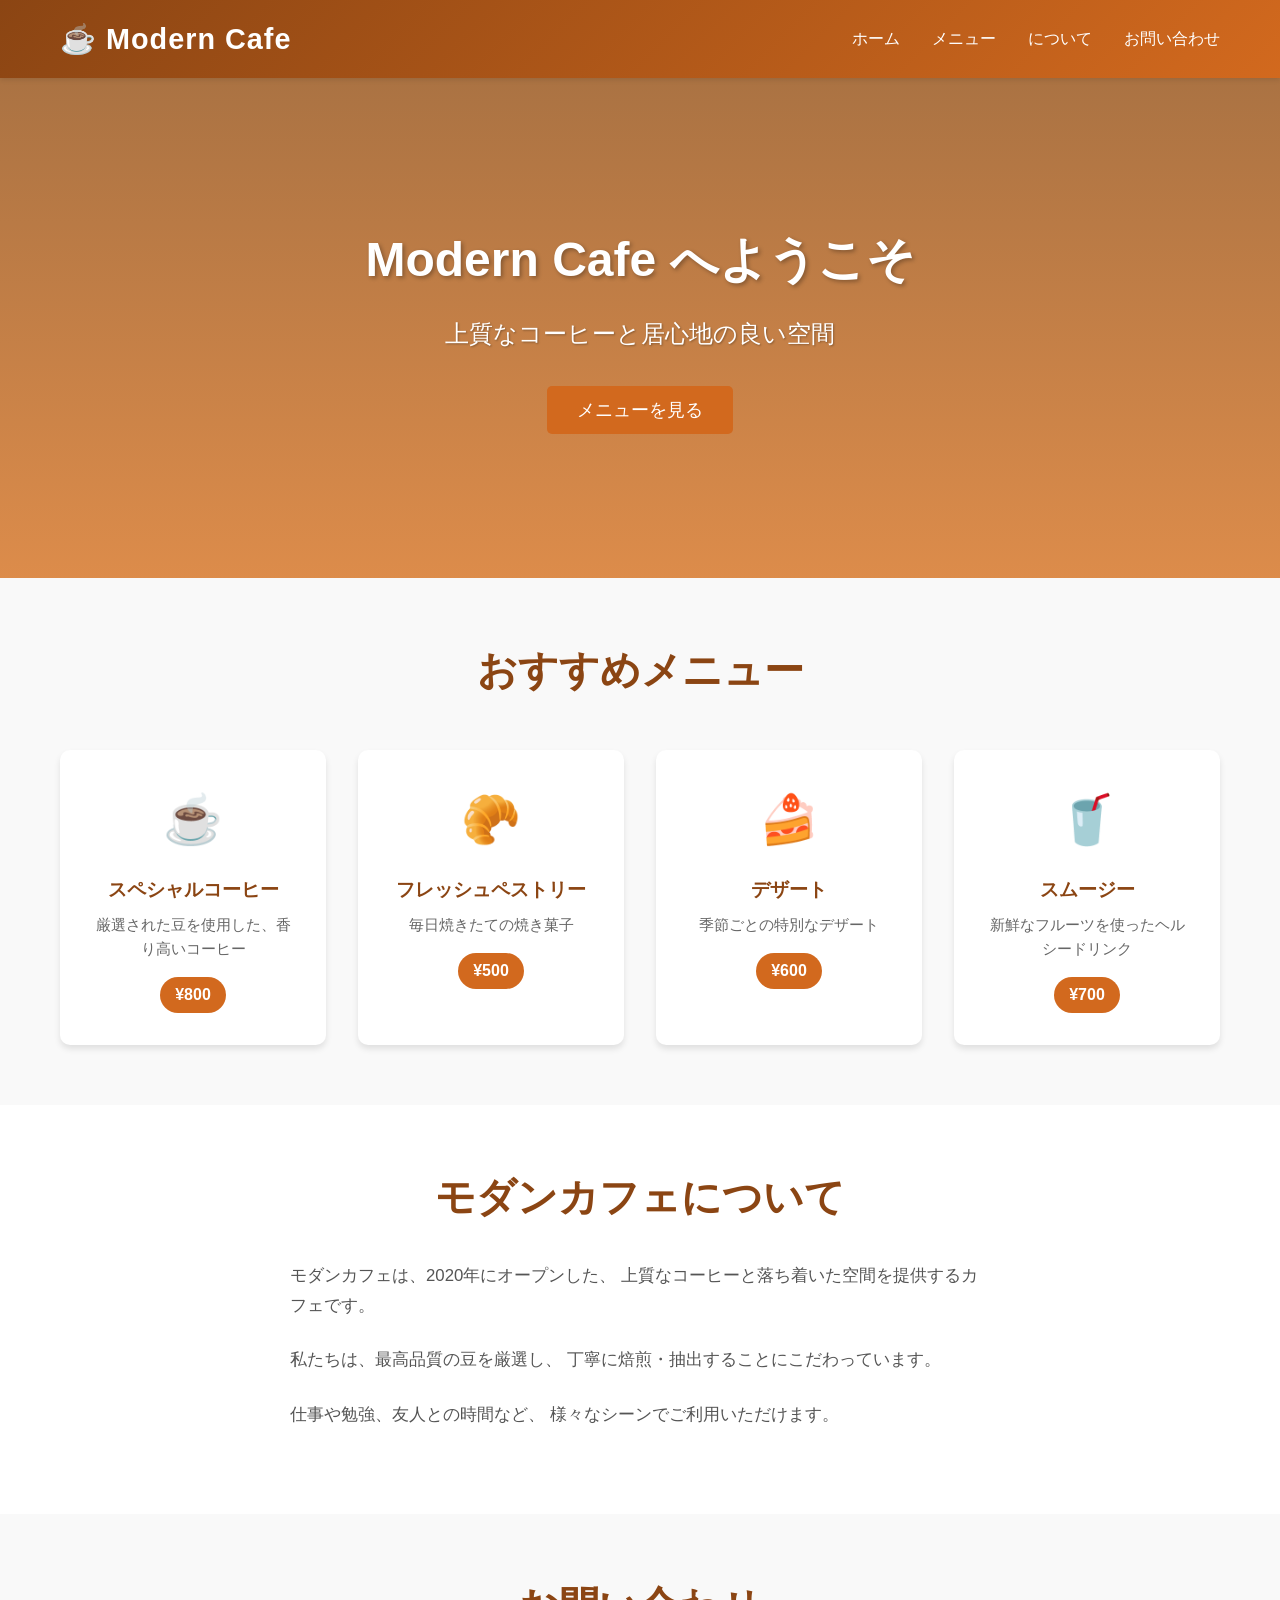
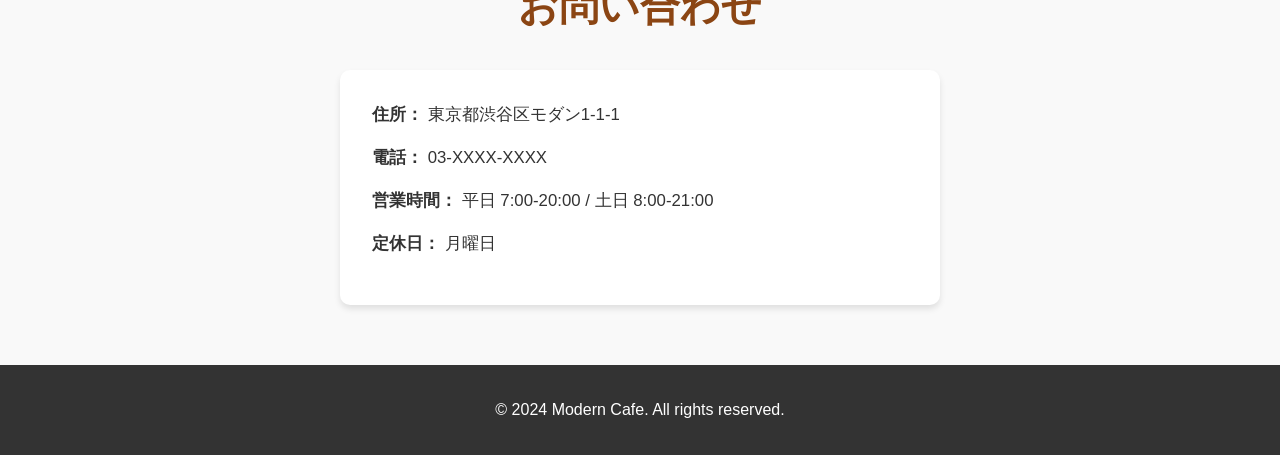
==== index.html @ f1f9fed4 "Initial commit: Modern Cafe website with HTML, CSS, and JavaScript" ====
<!DOCTYPE html>
<html lang="ja">
<head>
    <meta charset="UTF-8">
    <meta name="viewport" content="width=device-width, initial-scale=1.0">
    <title>モダンカフェ - Modern Cafe</title>
    <link rel="stylesheet" href="styles.css">
</head>
<body>
    <!-- ナビゲーションバー -->
    <nav class="navbar">
        <div class="container">
            <div class="logo">☕ Modern Cafe</div>
            <ul class="nav-links">
                <li><a href="#home">ホーム</a></li>
                <li><a href="#menu">メニュー</a></li>
                <li><a href="#about">について</a></li>
                <li><a href="#contact">お問い合わせ</a></li>
            </ul>
        </div>
    </nav>

    <!-- ヒーローセクション -->
    <section id="home" class="hero">
        <div class="hero-content">
            <h1>Modern Cafe へようこそ</h1>
            <p>上質なコーヒーと居心地の良い空間</p>
            <button class="cta-button">メニューを見る</button>
        </div>
    </section>

    <!-- メニューセクション -->
    <section id="menu" class="menu">
        <div class="container">
            <h2>おすすめメニュー</h2>
            <div class="menu-grid">
                <div class="menu-item">
                    <div class="menu-icon">☕</div>
                    <h3>スペシャルコーヒー</h3>
                    <p>厳選された豆を使用した、香り高いコーヒー</p>
                    <span class="price">¥800</span>
                </div>
                <div class="menu-item">
                    <div class="menu-icon">🥐</div>
                    <h3>フレッシュペストリー</h3>
                    <p>毎日焼きたての焼き菓子</p>
                    <span class="price">¥500</span>
                </div>
                <div class="menu-item">
                    <div class="menu-icon">🍰</div>
                    <h3>デザート</h3>
                    <p>季節ごとの特別なデザート</p>
                    <span class="price">¥600</span>
                </div>
                <div class="menu-item">
                    <div class="menu-icon">🥤</div>
                    <h3>スムージー</h3>
                    <p>新鮮なフルーツを使ったヘルシードリンク</p>
                    <span class="price">¥700</span>
                </div>
            </div>
        </div>
    </section>

    <!-- アバウトセクション -->
    <section id="about" class="about">
        <div class="container">
            <h2>モダンカフェについて</h2>
            <div class="about-content">
                <p>
                    モダンカフェは、2020年にオープンした、
                    上質なコーヒーと落ち着いた空間を提供するカフェです。
                </p>
                <p>
                    私たちは、最高品質の豆を厳選し、
                    丁寧に焙煎・抽出することにこだわっています。
                </p>
                <p>
                    仕事や勉強、友人との時間など、
                    様々なシーンでご利用いただけます。
                </p>
            </div>
        </div>
    </section>

    <!-- コンタクトセクション -->
    <section id="contact" class="contact">
        <div class="container">
            <h2>お問い合わせ</h2>
            <div class="contact-info">
                <p><strong>住所：</strong> 東京都渋谷区モダン1-1-1</p>
                <p><strong>電話：</strong> 03-XXXX-XXXX</p>
                <p><strong>営業時間：</strong> 平日 7:00-20:00 / 土日 8:00-21:00</p>
                <p><strong>定休日：</strong> 月曜日</p>
            </div>
        </div>
    </section>

    <!-- フッター -->
    <footer class="footer">
        <p>&copy; 2024 Modern Cafe. All rights reserved.</p>
    </footer>

    <script src="script.js"></script>
</body>
</html>
---- styles.css ----
/* リセットとベーススタイル */
* {
    margin: 0;
    padding: 0;
    box-sizing: border-box;
}

body {
    font-family: 'Segoe UI', Tahoma, Geneva, Verdana, sans-serif;
    line-height: 1.6;
    color: #333;
}

.container {
    max-width: 1200px;
    margin: 0 auto;
    padding: 0 20px;
}

/* ナビゲーションバー */
.navbar {
    background: linear-gradient(135deg, #8B4513 0%, #D2691E 100%);
    color: white;
    padding: 1rem 0;
    position: sticky;
    top: 0;
    z-index: 100;
    box-shadow: 0 2px 5px rgba(0, 0, 0, 0.1);
}

.navbar .container {
    display: flex;
    justify-content: space-between;
    align-items: center;
}

.logo {
    font-size: 1.8rem;
    font-weight: bold;
    letter-spacing: 1px;
}

.nav-links {
    display: flex;
    list-style: none;
    gap: 2rem;
}

.nav-links a {
    color: white;
    text-decoration: none;
    transition: opacity 0.3s;
}

.nav-links a:hover {
    opacity: 0.8;
}

/* ヒーローセクション */
.hero {
    background: linear-gradient(rgba(139, 69, 19, 0.7), rgba(210, 105, 30, 0.7)),
                url('data:image/svg+xml,<svg xmlns="http://www.w3.org/2000/svg" viewBox="0 0 1200 600"><rect fill="%23F5DEB3" width="1200" height="600"/></svg>');
    background-size: cover;
    background-position: center;
    height: 500px;
    display: flex;
    align-items: center;
    justify-content: center;
    text-align: center;
    color: white;
}

.hero-content h1 {
    font-size: 3rem;
    margin-bottom: 1rem;
    text-shadow: 2px 2px 4px rgba(0, 0, 0, 0.3);
}

.hero-content p {
    font-size: 1.5rem;
    margin-bottom: 2rem;
    text-shadow: 1px 1px 2px rgba(0, 0, 0, 0.3);
}

.cta-button {
    background: #D2691E;
    color: white;
    border: none;
    padding: 12px 30px;
    font-size: 1.1rem;
    border-radius: 5px;
    cursor: pointer;
    transition: background 0.3s;
}

.cta-button:hover {
    background: #8B4513;
}

/* メニューセクション */
.menu {
    padding: 60px 0;
    background: #f9f9f9;
}

.menu h2 {
    text-align: center;
    font-size: 2.5rem;
    margin-bottom: 3rem;
    color: #8B4513;
}

.menu-grid {
    display: grid;
    grid-template-columns: repeat(auto-fit, minmax(250px, 1fr));
    gap: 2rem;
}

.menu-item {
    background: white;
    padding: 2rem;
    border-radius: 10px;
    text-align: center;
    box-shadow: 0 4px 6px rgba(0, 0, 0, 0.1);
    transition: transform 0.3s, box-shadow 0.3s;
}

.menu-item:hover {
    transform: translateY(-5px);
    box-shadow: 0 6px 12px rgba(0, 0, 0, 0.15);
}

.menu-icon {
    font-size: 3rem;
    margin-bottom: 1rem;
}

.menu-item h3 {
    color: #8B4513;
    margin-bottom: 0.5rem;
}

.menu-item p {
    color: #666;
    margin-bottom: 1rem;
    font-size: 0.95rem;
}

.price {
    display: inline-block;
    background: #D2691E;
    color: white;
    padding: 5px 15px;
    border-radius: 20px;
    font-weight: bold;
}

/* アバウトセクション */
.about {
    padding: 60px 0;
    background: white;
}

.about h2 {
    text-align: center;
    font-size: 2.5rem;
    margin-bottom: 2rem;
    color: #8B4513;
}

.about-content {
    max-width: 700px;
    margin: 0 auto;
    line-height: 1.8;
}

.about-content p {
    margin-bottom: 1.5rem;
    color: #555;
    font-size: 1.05rem;
}

/* コンタクトセクション */
.contact {
    padding: 60px 0;
    background: #f9f9f9;
}

.contact h2 {
    text-align: center;
    font-size: 2.5rem;
    margin-bottom: 2rem;
    color: #8B4513;
}

.contact-info {
    max-width: 600px;
    margin: 0 auto;
    background: white;
    padding: 2rem;
    border-radius: 10px;
    box-shadow: 0 4px 6px rgba(0, 0, 0, 0.1);
}

.contact-info p {
    margin-bottom: 1rem;
    font-size: 1.05rem;
}

/* フッター */
.footer {
    background: #333;
    color: white;
    text-align: center;
    padding: 2rem 0;
}

/* レスポンシブデザイン */
@media (max-width: 768px) {
    .nav-links {
        gap: 1rem;
    }

    .hero-content h1 {
        font-size: 2rem;
    }

    .hero-content p {
        font-size: 1.1rem;
    }

    .menu h2,
    .about h2,
    .contact h2 {
        font-size: 2rem;
    }

    .menu-grid {
        grid-template-columns: 1fr;
    }
}
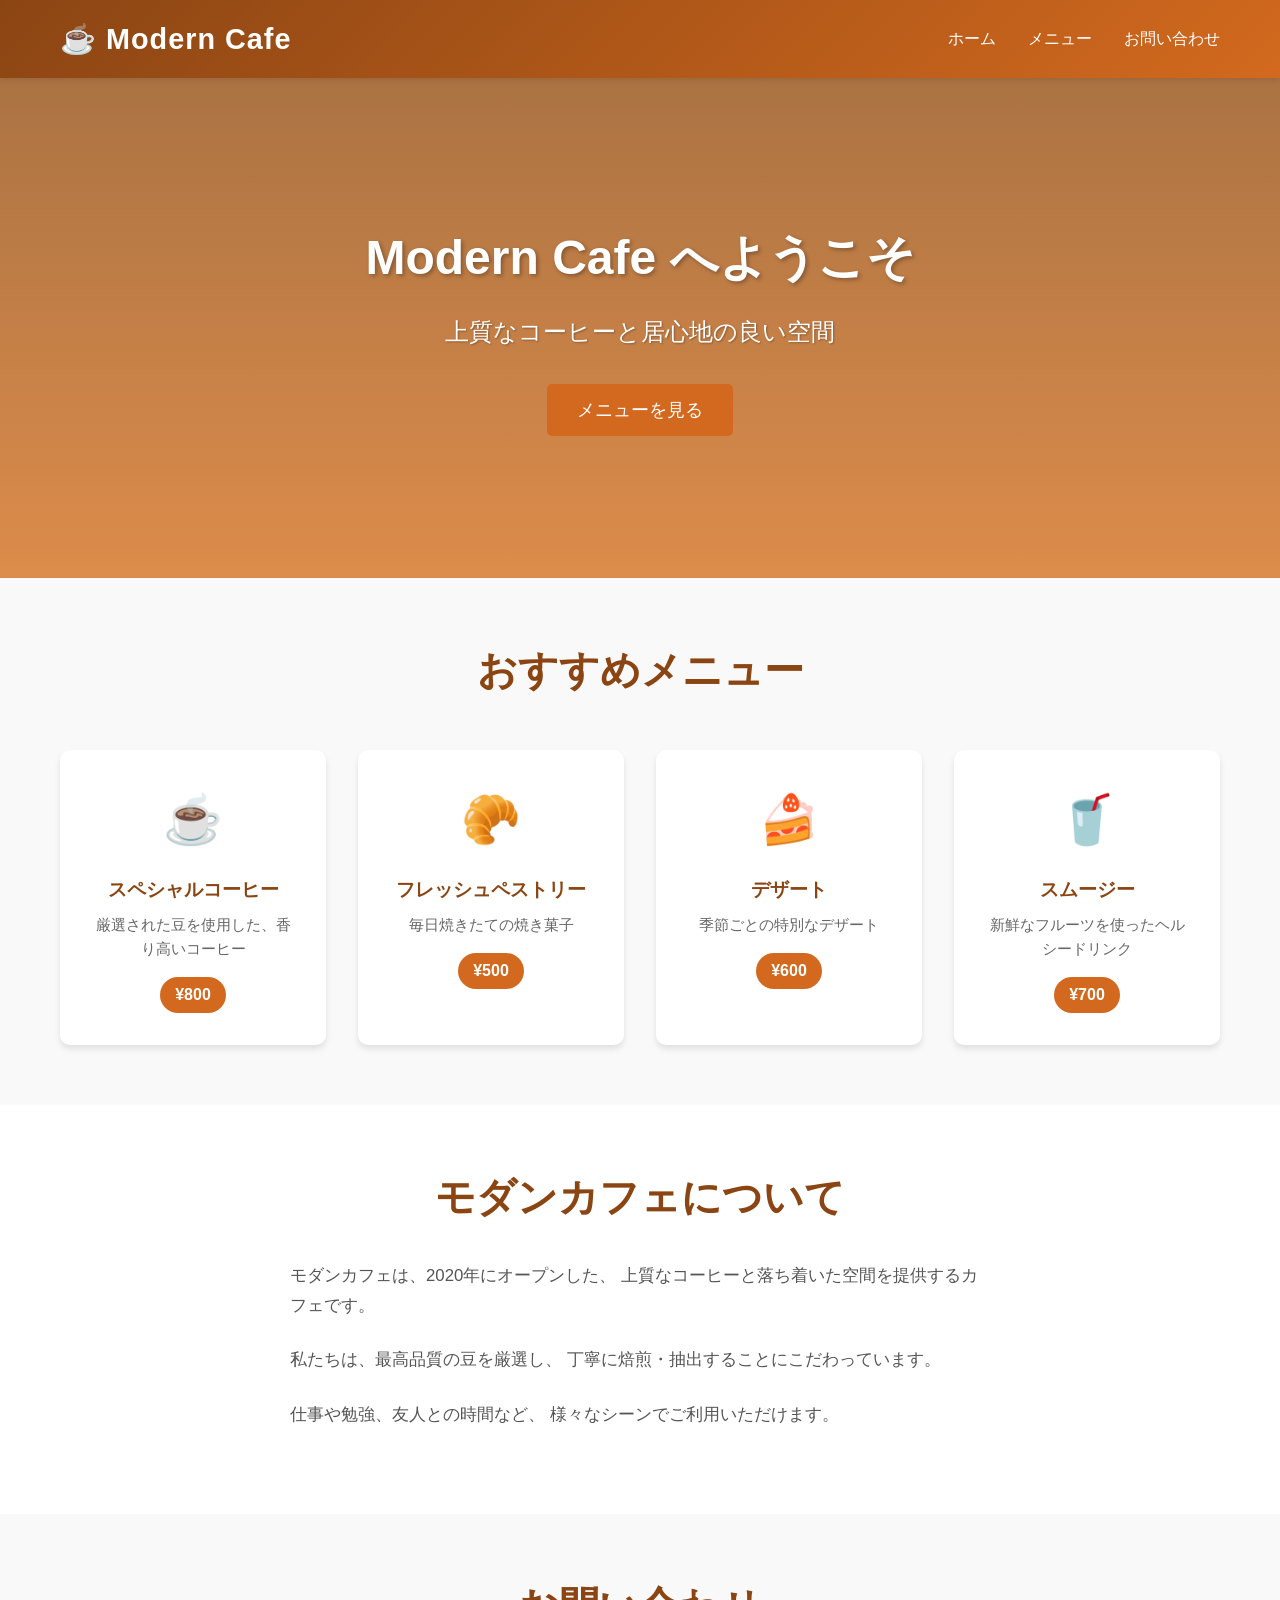
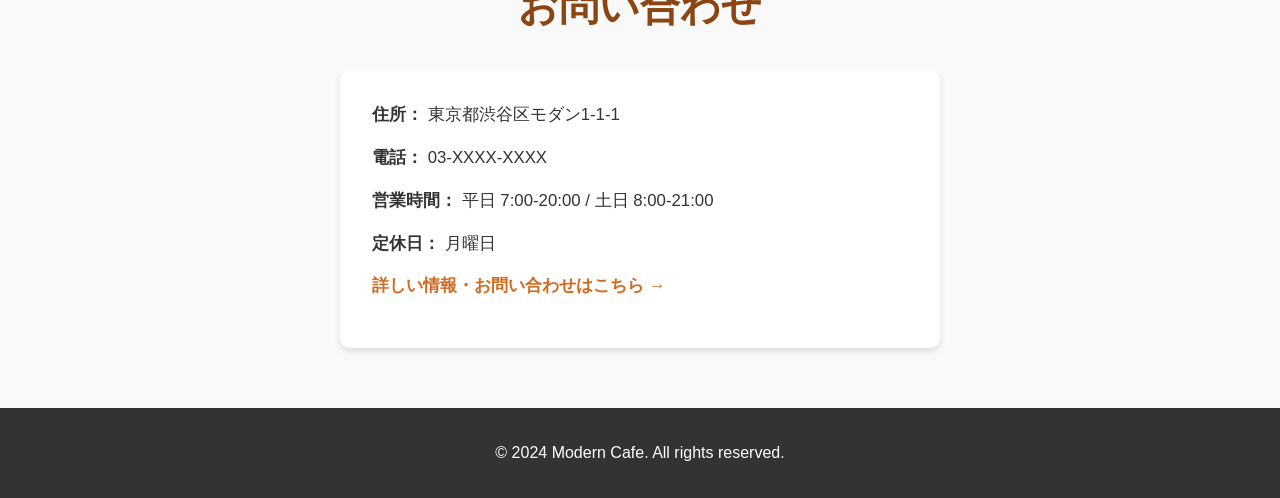
==== commit 55e9ce01: "Add menu and contact pages with navigation links" ====
--- a/index.html
+++ b/index.html
@@ -12,10 +12,9 @@
         <div class="container">
             <div class="logo">☕ Modern Cafe</div>
             <ul class="nav-links">
-                <li><a href="#home">ホーム</a></li>
-                <li><a href="#menu">メニュー</a></li>
-                <li><a href="#about">について</a></li>
-                <li><a href="#contact">お問い合わせ</a></li>
+                <li><a href="index.html">ホーム</a></li>
+                <li><a href="menu.html">メニュー</a></li>
+                <li><a href="contact.html">お問い合わせ</a></li>
             </ul>
         </div>
     </nav>
@@ -25,12 +24,12 @@
         <div class="hero-content">
             <h1>Modern Cafe へようこそ</h1>
             <p>上質なコーヒーと居心地の良い空間</p>
-            <button class="cta-button">メニューを見る</button>
+            <a href="menu.html" class="cta-button" style="display: inline-block; text-decoration: none; color: white;">メニューを見る</a>
         </div>
     </section>
 
     <!-- メニューセクション -->
-    <section id="menu" class="menu">
+    <section class="menu">
         <div class="container">
             <h2>おすすめメニュー</h2>
             <div class="menu-grid">
@@ -63,7 +62,7 @@
     </section>
 
     <!-- アバウトセクション -->
-    <section id="about" class="about">
+    <section class="about">
         <div class="container">
             <h2>モダンカフェについて</h2>
             <div class="about-content">
@@ -84,7 +83,7 @@
     </section>
 
     <!-- コンタクトセクション -->
-    <section id="contact" class="contact">
+    <section class="contact">
         <div class="container">
             <h2>お問い合わせ</h2>
             <div class="contact-info">
@@ -92,6 +91,7 @@
                 <p><strong>電話：</strong> 03-XXXX-XXXX</p>
                 <p><strong>営業時間：</strong> 平日 7:00-20:00 / 土日 8:00-21:00</p>
                 <p><strong>定休日：</strong> 月曜日</p>
+                <p style="margin-top: 1rem;"><a href="contact.html" style="color: #D2691E; text-decoration: none; font-weight: bold;">詳しい情報・お問い合わせはこちら →</a></p>
             </div>
         </div>
     </section>
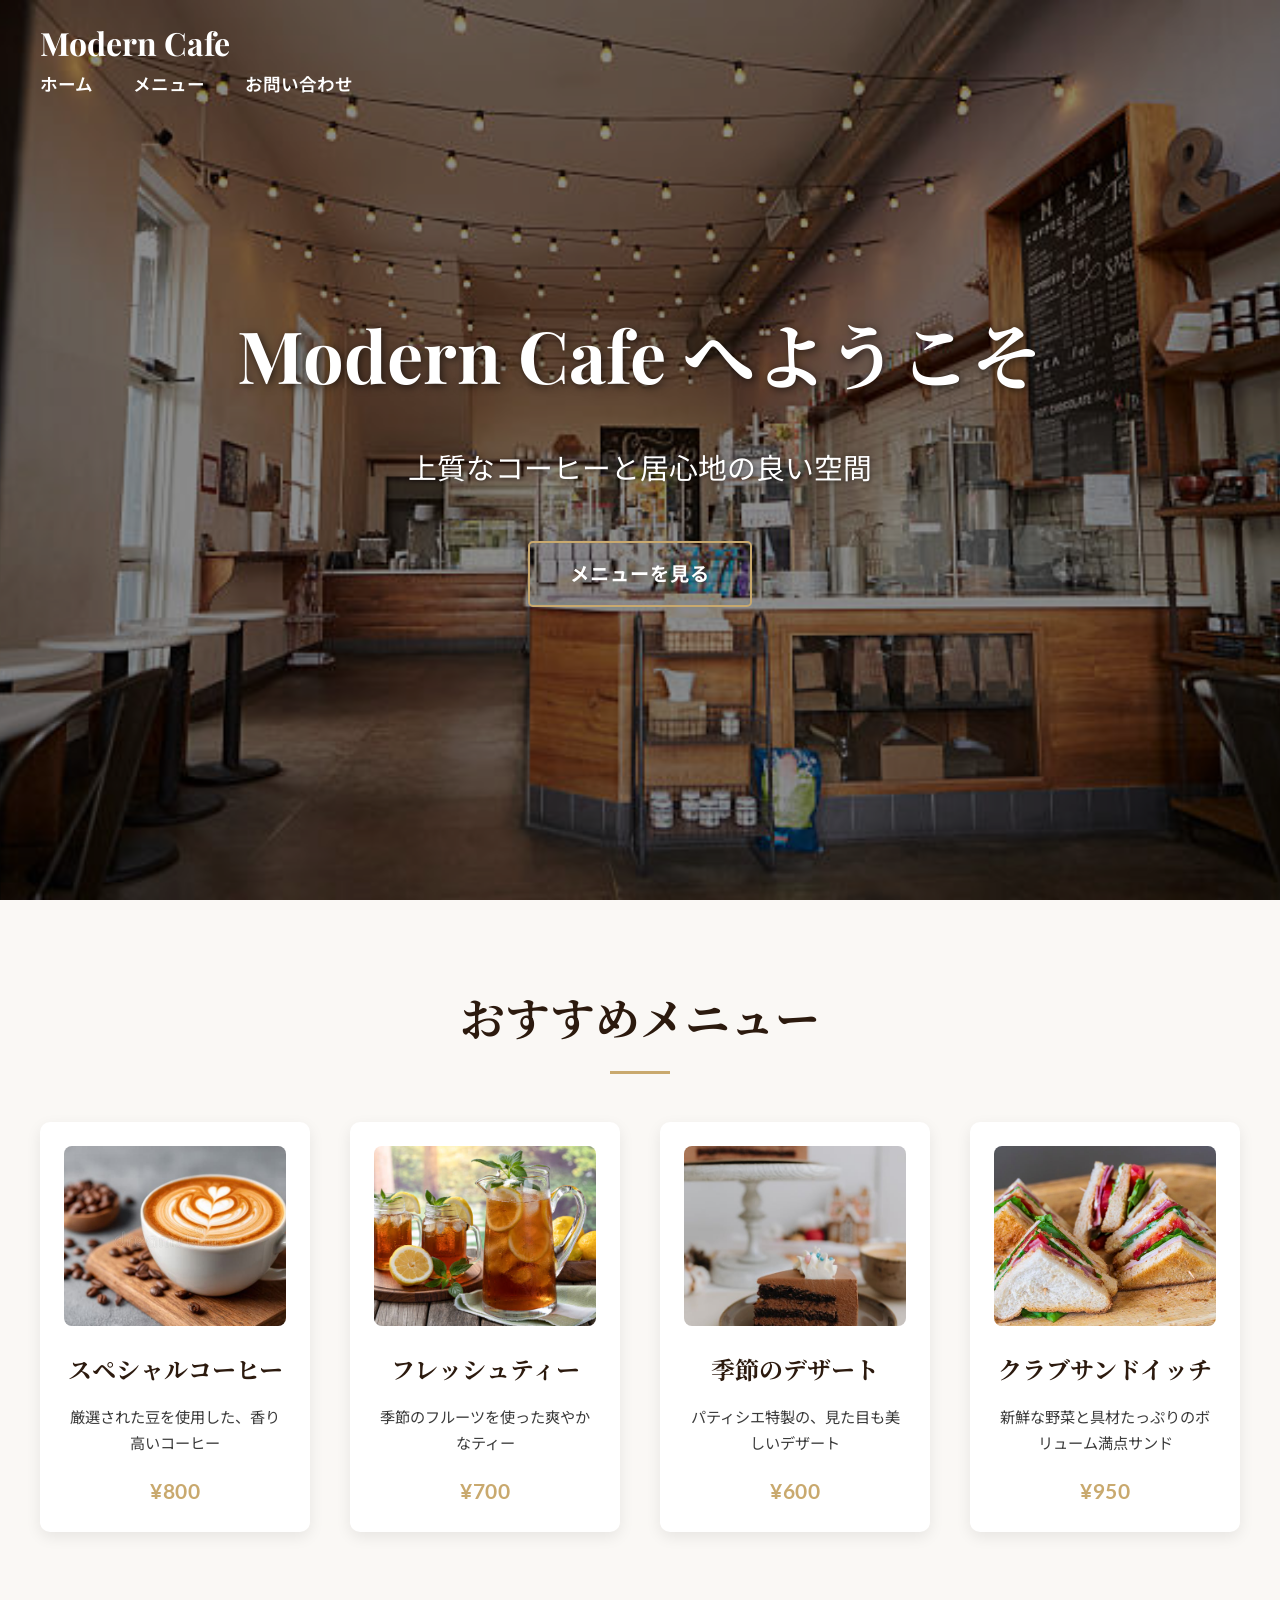
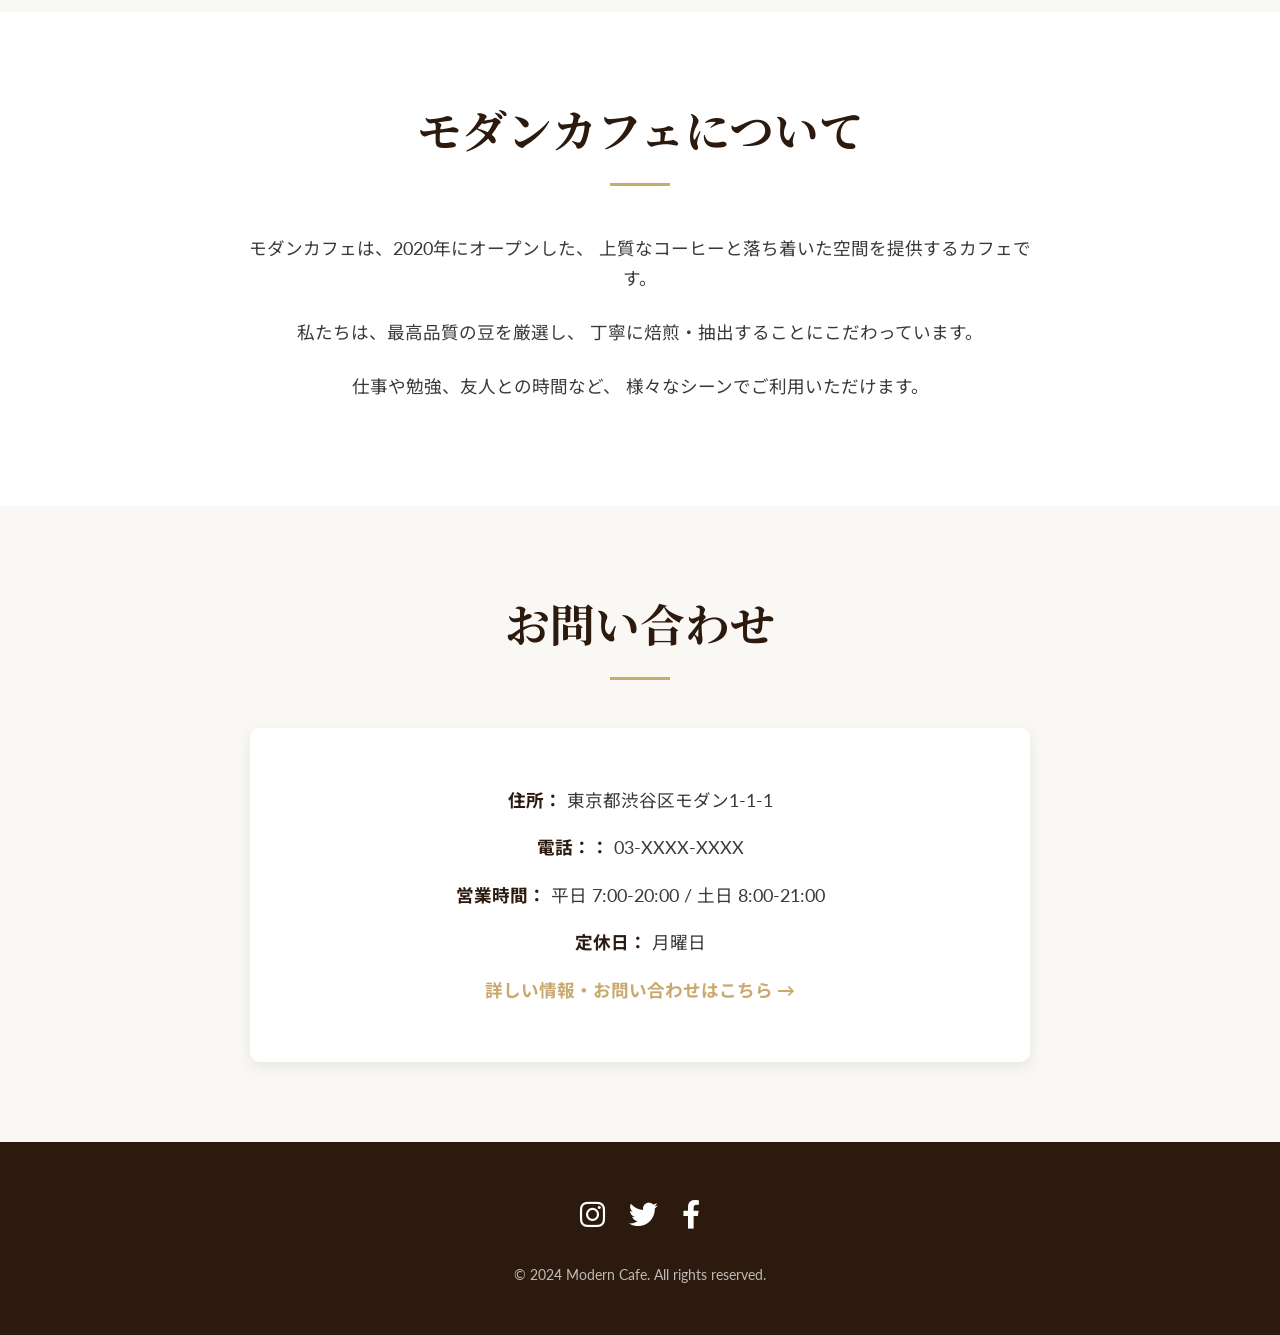
==== commit 9ec9dd2a: "Design overhaul: Professional cafe theme with Google Fonts, hero section, and responsive cards" ====
--- a/index.html
+++ b/index.html
@@ -5,64 +5,72 @@
     <meta name="viewport" content="width=device-width, initial-scale=1.0">
     <title>モダンカフェ - Modern Cafe</title>
     <link rel="stylesheet" href="styles.css">
+    <link rel="stylesheet" href="https://cdnjs.cloudflare.com/ajax/libs/font-awesome/6.0.0-beta3/css/all.min.css">
+    <link href="https://fonts.googleapis.com/css2?family=Playfair+Display:wght@400;700&family=Noto+Serif+JP:wght@400;700&family=Lato:wght@400;700&family=Noto+Sans+JP:wght@400;700&display=swap" rel="stylesheet">
 </head>
 <body>
     <!-- ナビゲーションバー -->
     <nav class="navbar">
         <div class="container">
-            <div class="logo">☕ Modern Cafe</div>
+            <div class="logo"><a href="index.html">Modern Cafe</a></div>
             <ul class="nav-links">
                 <li><a href="index.html">ホーム</a></li>
                 <li><a href="menu.html">メニュー</a></li>
                 <li><a href="contact.html">お問い合わせ</a></li>
             </ul>
+            <div class="hamburger-menu">
+                <span class="bar"></span>
+                <span class="bar"></span>
+                <span class="bar"></span>
+            </div>
         </div>
     </nav>
 
     <!-- ヒーローセクション -->
     <section id="home" class="hero">
+        <div class="hero-overlay"></div>
         <div class="hero-content">
             <h1>Modern Cafe へようこそ</h1>
             <p>上質なコーヒーと居心地の良い空間</p>
-            <a href="menu.html" class="cta-button" style="display: inline-block; text-decoration: none; color: white;">メニューを見る</a>
+            <a href="menu.html" class="cta-button">メニューを見る</a>
         </div>
     </section>
 
     <!-- メニューセクション -->
-    <section class="menu">
+    <section class="menu section-padding">
         <div class="container">
             <h2>おすすめメニュー</h2>
             <div class="menu-grid">
                 <div class="menu-item">
-                    <div class="menu-icon">☕</div>
+                    <img src="images/latte.jpg" alt="スペシャルコーヒー" class="menu-item-image">
                     <h3>スペシャルコーヒー</h3>
                     <p>厳選された豆を使用した、香り高いコーヒー</p>
                     <span class="price">¥800</span>
                 </div>
                 <div class="menu-item">
-                    <div class="menu-icon">🥐</div>
-                    <h3>フレッシュペストリー</h3>
-                    <p>毎日焼きたての焼き菓子</p>
-                    <span class="price">¥500</span>
+                    <img src="images/iced-tea.jpg" alt="フレッシュティー" class="menu-item-image">
+                    <h3>フレッシュティー</h3>
+                    <p>季節のフルーツを使った爽やかなティー</p>
+                    <span class="price">¥700</span>
                 </div>
                 <div class="menu-item">
-                    <div class="menu-icon">🍰</div>
-                    <h3>デザート</h3>
-                    <p>季節ごとの特別なデザート</p>
+                    <img src="images/cake.jpg" alt="季節のデザート" class="menu-item-image">
+                    <h3>季節のデザート</h3>
+                    <p>パティシエ特製の、見た目も美しいデザート</p>
                     <span class="price">¥600</span>
                 </div>
                 <div class="menu-item">
-                    <div class="menu-icon">🥤</div>
-                    <h3>スムージー</h3>
-                    <p>新鮮なフルーツを使ったヘルシードリンク</p>
-                    <span class="price">¥700</span>
+                    <img src="images/sandwich.jpg" alt="クラブサンドイッチ" class="menu-item-image">
+                    <h3>クラブサンドイッチ</h3>
+                    <p>新鮮な野菜と具材たっぷりのボリューム満点サンド</p>
+                    <span class="price">¥950</span>
                 </div>
             </div>
         </div>
     </section>
 
     <!-- アバウトセクション -->
-    <section class="about">
+    <section class="about section-padding">
         <div class="container">
             <h2>モダンカフェについて</h2>
             <div class="about-content">
@@ -83,22 +91,29 @@
     </section>
 
     <!-- コンタクトセクション -->
-    <section class="contact">
+    <section class="contact section-padding">
         <div class="container">
             <h2>お問い合わせ</h2>
             <div class="contact-info">
                 <p><strong>住所：</strong> 東京都渋谷区モダン1-1-1</p>
-                <p><strong>電話：</strong> 03-XXXX-XXXX</p>
+                <p><strong>電話：：</strong> 03-XXXX-XXXX</p>
                 <p><strong>営業時間：</strong> 平日 7:00-20:00 / 土日 8:00-21:00</p>
                 <p><strong>定休日：</strong> 月曜日</p>
-                <p style="margin-top: 1rem;"><a href="contact.html" style="color: #D2691E; text-decoration: none; font-weight: bold;">詳しい情報・お問い合わせはこちら →</a></p>
+                <p class="contact-link"><a href="contact.html">詳しい情報・お問い合わせはこちら →</a></p>
             </div>
         </div>
     </section>
 
     <!-- フッター -->
     <footer class="footer">
-        <p>&copy; 2024 Modern Cafe. All rights reserved.</p>
+        <div class="container">
+            <div class="social-icons">
+                <a href="#" aria-label="Instagram"><i class="fab fa-instagram"></i></a>
+                <a href="#" aria-label="Twitter"><i class="fab fa-twitter"></i></a>
+                <a href="#" aria-label="Facebook"><i class="fab fa-facebook-f"></i></a>
+            </div>
+            <p>&copy; 2024 Modern Cafe. All rights reserved.</p>
+        </div>
     </footer>
 
     <script src="script.js"></script>
--- a/styles.css
+++ b/styles.css
@@ -1,14 +1,26 @@
-/* リセットとベーススタイル */
-* {
+/* General Styles */
+:root {
+    --color-base-light: #FAF8F5;
+    --color-base-dark: #2C1A0E;
+    --color-accent: #C9A96E;
+    --color-text: #3A3A3A;
+    --color-white: #FFFFFF;
+    --color-black: #000000;
+    --color-overlay: rgba(0, 0, 0, 0.45);
+}
+
+html {
+    scroll-behavior: smooth;
+}
+
+body {
+    font-family: 'Lato', 'Noto Sans JP', sans-serif;
+    line-height: 1.7;
+    color: var(--color-text);
+    background-color: var(--color-base-light);
     margin: 0;
     padding: 0;
-    box-sizing: border-box;
-}
-
-body {
-    font-family: 'Segoe UI', Tahoma, Geneva, Verdana, sans-serif;
-    line-height: 1.6;
-    color: #333;
+    overflow-x: hidden; /* Prevent horizontal scroll on animations */
 }
 
 .container {
@@ -17,208 +29,713 @@
     padding: 0 20px;
 }
 
-/* ナビゲーションバー */
+a {
+    color: var(--color-accent);
+    text-decoration: none;
+    transition: color 0.3s ease;
+}
+
+a:hover {
+    color: var(--color-base-dark);
+}
+
+h1, h2, h3, h4, h5, h6 {
+    font-family: 'Playfair Display', 'Noto Serif JP', serif;
+    color: var(--color-base-dark);
+    margin-top: 0;
+    margin-bottom: 1rem;
+}
+
+h1 {
+    font-size: 3.5rem;
+    font-weight: 700;
+}
+
+h2 {
+    font-size: 2.8rem;
+    font-weight: 700;
+    text-align: center;
+    margin-bottom: 3rem;
+    position: relative;
+}
+
+h2::after {
+    content: '';
+    display: block;
+    width: 60px;
+    height: 3px;
+    background-color: var(--color-accent);
+    margin: 15px auto 0;
+}
+
+h3 {
+    font-size: 1.8rem;
+    font-weight: 700;
+}
+
+p {
+    margin-bottom: 1rem;
+}
+
+.section-padding {
+    padding: 80px 0;
+}
+
+/* Navigation Bar */
 .navbar {
-    background: linear-gradient(135deg, #8B4513 0%, #D2691E 100%);
-    color: white;
+    background-color: transparent;
     padding: 1rem 0;
-    position: sticky;
+    position: fixed;
+    width: 100%;
     top: 0;
-    z-index: 100;
-    box-shadow: 0 2px 5px rgba(0, 0, 0, 0.1);
-}
-
-.navbar .container {
-    display: flex;
-    justify-content: space-between;
-    align-items: center;
-}
-
-.logo {
-    font-size: 1.8rem;
-    font-weight: bold;
-    letter-spacing: 1px;
+    left: 0;
+    z-index: 1000;
+    transition: background-color 0.3s ease, box-shadow 0.3s ease;
+}
+
+.navbar.scrolled {
+    background-color: var(--color-white);
+    box-shadow: 0 2px 10px rgba(0, 0, 0, 0.1);
+}
+
+.navbar.scrolled .logo a,
+.navbar.scrolled .nav-links a {
+    color: var(--color-base-dark);
+}
+
+.logo a {
+    font-family: 'Playfair Display', serif;
+    font-size: 2rem;
+    font-weight: 700;
+    color: var(--color-white);
+    text-decoration: none;
+    transition: color 0.3s ease;
 }
 
 .nav-links {
     display: flex;
     list-style: none;
-    gap: 2rem;
+    margin: 0;
+    padding: 0;
+    gap: 2.5rem;
 }
 
 .nav-links a {
-    color: white;
+    color: var(--color-white);
     text-decoration: none;
-    transition: opacity 0.3s;
-}
-
-.nav-links a:hover {
-    opacity: 0.8;
-}
-
-/* ヒーローセクション */
+    font-weight: 600;
+    font-size: 1.1rem;
+    position: relative;
+    transition: color 0.3s ease;
+}
+
+.nav-links a::after {
+    content: '';
+    position: absolute;
+    left: 0;
+    bottom: -5px;
+    width: 0;
+    height: 2px;
+    background-color: var(--color-accent);
+    transition: width 0.3s ease;
+}
+
+.nav-links a:hover::after {
+    width: 100%;
+}
+
+.hamburger-menu {
+    display: none;
+    flex-direction: column;
+    cursor: pointer;
+}
+
+.hamburger-menu .bar {
+    width: 25px;
+    height: 3px;
+    background-color: var(--color-white);
+    margin: 4px 0;
+    transition: 0.4s;
+}
+
+.navbar.scrolled .hamburger-menu .bar {
+    background-color: var(--color-base-dark);
+}
+
+/* Hero Section */
 .hero {
-    background: linear-gradient(rgba(139, 69, 19, 0.7), rgba(210, 105, 30, 0.7)),
-                url('data:image/svg+xml,<svg xmlns="http://www.w3.org/2000/svg" viewBox="0 0 1200 600"><rect fill="%23F5DEB3" width="1200" height="600"/></svg>');
+    position: relative;
+    height: 100vh;
+    background-image: url('images/hero-bg.jpg');
     background-size: cover;
     background-position: center;
-    height: 500px;
     display: flex;
     align-items: center;
     justify-content: center;
     text-align: center;
-    color: white;
+    color: var(--color-white);
+}
+
+.hero-overlay {
+    position: absolute;
+    top: 0;
+    left: 0;
+    width: 100%;
+    height: 100%;
+    background-color: var(--color-overlay);
+}
+
+.hero-content {
+    position: relative;
+    z-index: 1;
+    padding: 20px;
 }
 
 .hero-content h1 {
-    font-size: 3rem;
-    margin-bottom: 1rem;
-    text-shadow: 2px 2px 4px rgba(0, 0, 0, 0.3);
+    font-size: 4.5rem;
+    font-weight: 700;
+    margin-bottom: 1.5rem;
+    color: var(--color-white);
+    text-shadow: 2px 2px 8px rgba(0, 0, 0, 0.6);
 }
 
 .hero-content p {
-    font-size: 1.5rem;
-    margin-bottom: 2rem;
-    text-shadow: 1px 1px 2px rgba(0, 0, 0, 0.3);
+    font-size: 1.8rem;
+    margin-bottom: 3rem;
+    color: var(--color-white);
+    text-shadow: 1px 1px 4px rgba(0, 0, 0, 0.5);
 }
 
 .cta-button {
-    background: #D2691E;
-    color: white;
-    border: none;
-    padding: 12px 30px;
-    font-size: 1.1rem;
+    display: inline-block;
+    padding: 15px 40px;
+    border: 2px solid var(--color-accent);
+    color: var(--color-white);
+    font-size: 1.2rem;
+    font-weight: 700;
+    text-transform: uppercase;
+    letter-spacing: 1px;
     border-radius: 5px;
-    cursor: pointer;
-    transition: background 0.3s;
+    transition: background-color 0.3s ease, color 0.3s ease;
 }
 
 .cta-button:hover {
-    background: #8B4513;
-}
-
-/* メニューセクション */
-.menu {
-    padding: 60px 0;
-    background: #f9f9f9;
-}
-
+    background-color: var(--color-accent);
+    color: var(--color-base-dark);
+}
+
+/* Menu Section (Homepage) */
 .menu h2 {
-    text-align: center;
-    font-size: 2.5rem;
-    margin-bottom: 3rem;
-    color: #8B4513;
+    color: var(--color-base-dark);
 }
 
 .menu-grid {
     display: grid;
-    grid-template-columns: repeat(auto-fit, minmax(250px, 1fr));
+    grid-template-columns: repeat(auto-fit, minmax(220px, 1fr));
+    gap: 2.5rem;
+}
+
+.menu-item {
+    background: var(--color-white);
+    padding: 1.5rem;
+    border-radius: 10px;
+    text-align: center;
+    box-shadow: 0 5px 15px rgba(0, 0, 0, 0.08);
+    transition: transform 0.3s ease, box-shadow 0.3s ease;
+    overflow: hidden;
+}
+
+.menu-item:hover {
+    transform: translateY(-8px);
+    box-shadow: 0 10px 25px rgba(0, 0, 0, 0.15);
+}
+
+.menu-item-image {
+    width: 100%;
+    height: 180px;
+    object-fit: cover;
+    border-radius: 8px;
+    margin-bottom: 1rem;
+}
+
+.menu-item h3 {
+    color: var(--color-base-dark);
+    margin-bottom: 0.5rem;
+    font-size: 1.5rem;
+}
+
+.menu-item p {
+    color: var(--color-text);
+    font-size: 0.95rem;
+    margin-bottom: 1rem;
+}
+
+.menu-item .price {
+    display: inline-block;
+    color: var(--color-accent);
+    font-size: 1.3rem;
+    font-weight: 700;
+    letter-spacing: 0.5px;
+}
+
+/* About Section */
+.about {
+    background-color: var(--color-white);
+}
+
+.about h2 {
+    color: var(--color-base-dark);
+}
+
+.about-content {
+    max-width: 800px;
+    margin: 0 auto;
+    text-align: center;
+}
+
+.about-content p {
+    font-size: 1.1rem;
+    color: var(--color-text);
+    margin-bottom: 1.5rem;
+}
+
+/* Contact Section (Homepage) */
+.contact {
+    background-color: var(--color-base-light);
+}
+
+.contact h2 {
+    color: var(--color-base-dark);
+}
+
+.contact-info {
+    max-width: 700px;
+    margin: 0 auto;
+    background: var(--color-white);
+    padding: 2.5rem;
+    border-radius: 10px;
+    box-shadow: 0 5px 15px rgba(0, 0, 0, 0.08);
+    text-align: center;
+}
+
+.contact-info p {
+    font-size: 1.1rem;
+    margin-bottom: 1rem;
+    color: var(--color-text);
+}
+
+.contact-info strong {
+    color: var(--color-base-dark);
+}
+
+.contact-link a {
+    font-weight: 700;
+    font-size: 1.1rem;
+    color: var(--color-accent);
+    transition: color 0.3s ease;
+}
+
+.contact-link a:hover {
+    color: var(--color-base-dark);
+}
+
+/* Footer */
+.footer {
+    background-color: var(--color-base-dark);
+    color: var(--color-white);
+    text-align: center;
+    padding: 3rem 0;
+}
+
+.footer .container {
+    display: flex;
+    flex-direction: column;
+    align-items: center;
+    gap: 1.5rem;
+}
+
+.social-icons a {
+    color: var(--color-white);
+    font-size: 1.8rem;
+    margin: 0 10px;
+    transition: color 0.3s ease;
+}
+
+.social-icons a:hover {
+    color: var(--color-accent);
+}
+
+.footer p {
+    margin: 0;
+    font-size: 0.9rem;
+    color: rgba(255, 255, 255, 0.7);
+}
+
+/* Menu Page Specific Styles */
+.menu-page h1 {
+    text-align: center;
+    font-size: 3rem;
+    color: var(--color-base-dark);
+    margin-bottom: 3rem;
+}
+
+.menu-category {
+    margin-bottom: 4rem;
+}
+
+.menu-category h2 {
+    font-size: 2.2rem;
+    color: var(--color-base-dark);
+    text-align: left;
+    margin-bottom: 2rem;
+    padding-bottom: 10px;
+    border-bottom: 2px solid var(--color-accent);
+}
+
+.menu-category h2 i {
+    margin-right: 10px;
+    color: var(--color-accent);
+}
+
+.menu-list-detail {
+    display: grid;
+    grid-template-columns: repeat(auto-fit, minmax(280px, 1fr));
     gap: 2rem;
 }
 
-.menu-item {
-    background: white;
+.menu-detail-item {
+    background: var(--color-white);
     padding: 2rem;
     border-radius: 10px;
+    box-shadow: 0 5px 15px rgba(0, 0, 0, 0.08);
+    border-left: 5px solid var(--color-accent);
+    transition: transform 0.3s ease, box-shadow 0.3s ease;
+}
+
+.menu-detail-item:hover {
+    transform: translateY(-5px);
+    box-shadow: 0 8px 20px rgba(0, 0, 0, 0.12);
+}
+
+.menu-detail-item h3 {
+    color: var(--color-base-dark);
+    margin-bottom: 0.8rem;
+    font-size: 1.6rem;
+}
+
+.menu-detail-item p {
+    color: var(--color-text);
+    font-size: 1rem;
+    margin-bottom: 1rem;
+}
+
+.menu-detail-item .menu-price {
+    font-size: 1.4rem;
+    font-weight: 700;
+    color: var(--color-accent);
+    margin-top: 1rem;
+}
+
+.back-button {
+    display: inline-block;
+    margin-bottom: 3rem;
+    padding: 12px 25px;
+    background-color: var(--color-base-dark);
+    color: var(--color-white);
+    text-decoration: none;
+    border-radius: 5px;
+    font-weight: 600;
+    transition: background-color 0.3s ease;
+}
+
+.back-button:hover {
+    background-color: var(--color-accent);
+}
+
+/* Contact Page Specific Styles */
+.contact-page h1 {
     text-align: center;
-    box-shadow: 0 4px 6px rgba(0, 0, 0, 0.1);
-    transition: transform 0.3s, box-shadow 0.3s;
-}
-
-.menu-item:hover {
-    transform: translateY(-5px);
-    box-shadow: 0 6px 12px rgba(0, 0, 0, 0.15);
-}
-
-.menu-icon {
     font-size: 3rem;
+    color: var(--color-base-dark);
+    margin-bottom: 3rem;
+}
+
+.contact-section {
+    margin-bottom: 4rem;
+}
+
+.contact-section h2 {
+    font-size: 2.2rem;
+    color: var(--color-base-dark);
+    text-align: left;
+    margin-bottom: 2rem;
+    padding-bottom: 10px;
+    border-bottom: 2px solid var(--color-accent);
+}
+
+.contact-section h2 i {
+    margin-right: 10px;
+    color: var(--color-accent);
+}
+
+.info-grid {
+    display: grid;
+    grid-template-columns: repeat(auto-fit, minmax(280px, 1fr));
+    gap: 2rem;
+}
+
+.info-card {
+    background: var(--color-white);
+    padding: 2rem;
+    border-radius: 10px;
+    box-shadow: 0 5px 15px rgba(0, 0, 0, 0.08);
+    border-left: 5px solid var(--color-accent);
+}
+
+.info-card h3 {
+    color: var(--color-base-dark);
     margin-bottom: 1rem;
-}
-
-.menu-item h3 {
-    color: #8B4513;
+    font-size: 1.6rem;
+}
+
+.info-card p {
+    color: var(--color-text);
+    line-height: 1.7;
     margin-bottom: 0.5rem;
 }
 
-.menu-item p {
+.info-card strong {
+    color: var(--color-base-dark);
+}
+
+.map-container {
+    margin-top: 2.5rem;
+    border-radius: 10px;
+    overflow: hidden;
+    box-shadow: 0 5px 15px rgba(0, 0, 0, 0.08);
+    height: 400px; /* Adjust as needed */
+    background-color: #e0e0e0;
+    display: flex;
+    align-items: center;
+    justify-content: center;
     color: #666;
-    margin-bottom: 1rem;
-    font-size: 0.95rem;
-}
-
-.price {
-    display: inline-block;
-    background: #D2691E;
-    color: white;
-    padding: 5px 15px;
-    border-radius: 20px;
-    font-weight: bold;
-}
-
-/* アバウトセクション */
-.about {
-    padding: 60px 0;
-    background: white;
-}
-
-.about h2 {
-    text-align: center;
-    font-size: 2.5rem;
-    margin-bottom: 2rem;
-    color: #8B4513;
-}
-
-.about-content {
+    font-size: 1.2rem;
+}
+
+.map-placeholder i {
+    font-size: 3rem;
+    margin-bottom: 15px;
+    color: #999;
+}
+
+.form-section {
+    background: var(--color-white);
+    padding: 2.5rem;
+    border-radius: 10px;
     max-width: 700px;
     margin: 0 auto;
-    line-height: 1.8;
-}
-
-.about-content p {
-    margin-bottom: 1.5rem;
-    color: #555;
-    font-size: 1.05rem;
-}
-
-/* コンタクトセクション */
-.contact {
-    padding: 60px 0;
-    background: #f9f9f9;
-}
-
-.contact h2 {
+    box-shadow: 0 5px 15px rgba(0, 0, 0, 0.08);
+}
+
+.form-group {
+    margin-bottom: 1.8rem;
+}
+
+.form-group label {
+    display: block;
+    margin-bottom: 0.8rem;
+    color: var(--color-base-dark);
+    font-weight: 700;
+    font-size: 1.1rem;
+}
+
+.form-group input,
+.form-group textarea {
+    width: calc(100% - 22px); /* Account for padding and border */
+    padding: 12px;
+    border: 1px solid #ddd;
+    border-radius: 5px;
+    font-family: 'Lato', 'Noto Sans JP', sans-serif;
+    font-size: 1rem;
+    transition: border-color 0.3s ease;
+}
+
+.form-group input:focus,
+.form-group textarea:focus {
+    border-color: var(--color-accent);
+    outline: none;
+}
+
+.form-group textarea {
+    resize: vertical;
+    min-height: 120px;
+}
+
+.submit-button {
+    background-color: var(--color-accent);
+    color: var(--color-white);
+    padding: 15px 30px;
+    border: none;
+    border-radius: 5px;
+    font-size: 1.2rem;
+    font-weight: 700;
+    cursor: pointer;
+    transition: background-color 0.3s ease;
+    width: 100%;
+    text-transform: uppercase;
+    letter-spacing: 0.5px;
+}
+
+.submit-button:hover {
+    background-color: var(--color-base-dark);
+}
+
+.note {
+    margin-top: 1.5rem;
+    color: #666;
+    font-size: 0.95rem;
     text-align: center;
-    font-size: 2.5rem;
-    margin-bottom: 2rem;
-    color: #8B4513;
-}
-
-.contact-info {
-    max-width: 600px;
-    margin: 0 auto;
-    background: white;
-    padding: 2rem;
-    border-radius: 10px;
-    box-shadow: 0 4px 6px rgba(0, 0, 0, 0.1);
-}
-
-.contact-info p {
-    margin-bottom: 1rem;
-    font-size: 1.05rem;
-}
-
-/* フッター */
-.footer {
-    background: #333;
-    color: white;
-    text-align: center;
-    padding: 2rem 0;
-}
-
-/* レスポンシブデザイン */
+}
+
+.hours-table {
+    width: 100%;
+    border-collapse: collapse;
+    margin-top: 1.5rem;
+    background-color: var(--color-white);
+    border-radius: 8px;
+    overflow: hidden;
+}
+
+.hours-table th,
+.hours-table td {
+    padding: 15px;
+    text-align: left;
+    border-bottom: 1px solid #eee;
+}
+
+.hours-table th {
+    background-color: var(--color-base-dark);
+    color: var(--color-white);
+    font-weight: 700;
+    font-size: 1.1rem;
+}
+
+.hours-table tr:nth-child(even) {
+    background-color: #f9f9f9;
+}
+
+.hours-table tr:hover {
+    background-color: #f0f0f0;
+}
+
+/* Responsive Design */
+@media (max-width: 992px) {
+    .hero-content h1 {
+        font-size: 3.5rem;
+    }
+
+    .hero-content p {
+        font-size: 1.5rem;
+    }
+
+    h1 {
+        font-size: 3rem;
+    }
+
+    h2 {
+        font-size: 2.2rem;
+    }
+
+    h3 {
+        font-size: 1.5rem;
+    }
+
+    .section-padding {
+        padding: 60px 0;
+    }
+}
+
 @media (max-width: 768px) {
-    .nav-links {
-        gap: 1rem;
+    .navbar .nav-links {
+        display: none;
+        flex-direction: column;
+        width: 100%;
+        background-color: var(--color-base-dark);
+        position: absolute;
+        top: 100%;
+        left: 0;
+        padding: 1rem 0;
+        box-shadow: 0 5px 10px rgba(0, 0, 0, 0.2);
+    }
+
+    .navbar.scrolled .nav-links {
+        background-color: var(--color-white);
+    }
+
+    .navbar .nav-links.active {
+        display: flex;
+    }
+
+    .navbar .nav-links li {
+        text-align: center;
+        margin: 0.5rem 0;
+    }
+
+    .navbar .nav-links a {
+        color: var(--color-white);
+    }
+
+    .navbar.scrolled .nav-links a {
+        color: var(--color-base-dark);
+    }
+
+    .hamburger-menu {
+        display: flex;
+    }
+
+    .hero-content h1 {
+        font-size: 2.5rem;
+    }
+
+    .hero-content p {
+        font-size: 1.2rem;
+    }
+
+    .cta-button {
+        padding: 12px 30px;
+        font-size: 1rem;
+    }
+
+    h1 {
+        font-size: 2.5rem;
+    }
+
+    h2 {
+        font-size: 1.8rem;
+    }
+
+    h3 {
+        font-size: 1.3rem;
+    }
+
+    .menu-grid,
+    .menu-list-detail,
+    .info-grid {
+        grid-template-columns: 1fr;
+    }
+
+    .section-padding {
+        padding: 40px 0;
+    }
+
+    .map-container {
+        height: 300px;
+    }
+}
+
+@media (max-width: 480px) {
+    .logo a {
+        font-size: 1.5rem;
     }
 
     .hero-content h1 {
@@ -226,16 +743,60 @@
     }
 
     .hero-content p {
-        font-size: 1.1rem;
-    }
-
-    .menu h2,
-    .about h2,
-    .contact h2 {
+        font-size: 1rem;
+    }
+
+    .cta-button {
+        padding: 10px 25px;
+        font-size: 0.9rem;
+    }
+
+    h1 {
         font-size: 2rem;
     }
 
-    .menu-grid {
-        grid-template-columns: 1fr;
-    }
-}
+    h2 {
+        font-size: 1.5rem;
+    }
+
+    h3 {
+        font-size: 1.2rem;
+    }
+
+    .menu-item,
+    .menu-detail-item,
+    .info-card,
+    .form-section {
+        padding: 1.5rem;
+    }
+
+    .form-group label {
+        font-size: 1rem;
+    }
+
+    .form-group input,
+    .form-group textarea {
+        padding: 10px;
+    }
+
+    .submit-button {
+        padding: 12px 20px;
+        font-size: 1rem;
+    }
+
+    .social-icons a {
+        font-size: 1.5rem;
+    }
+}
+
+/* Fade-in animation (initial state) */
+.fade-in {
+    opacity: 0;
+    transform: translateY(20px);
+    transition: opacity 0.6s ease-out, transform 0.6s ease-out;
+}
+
+.fade-in.visible {
+    opacity: 1;
+    transform: translateY(0);
+}
